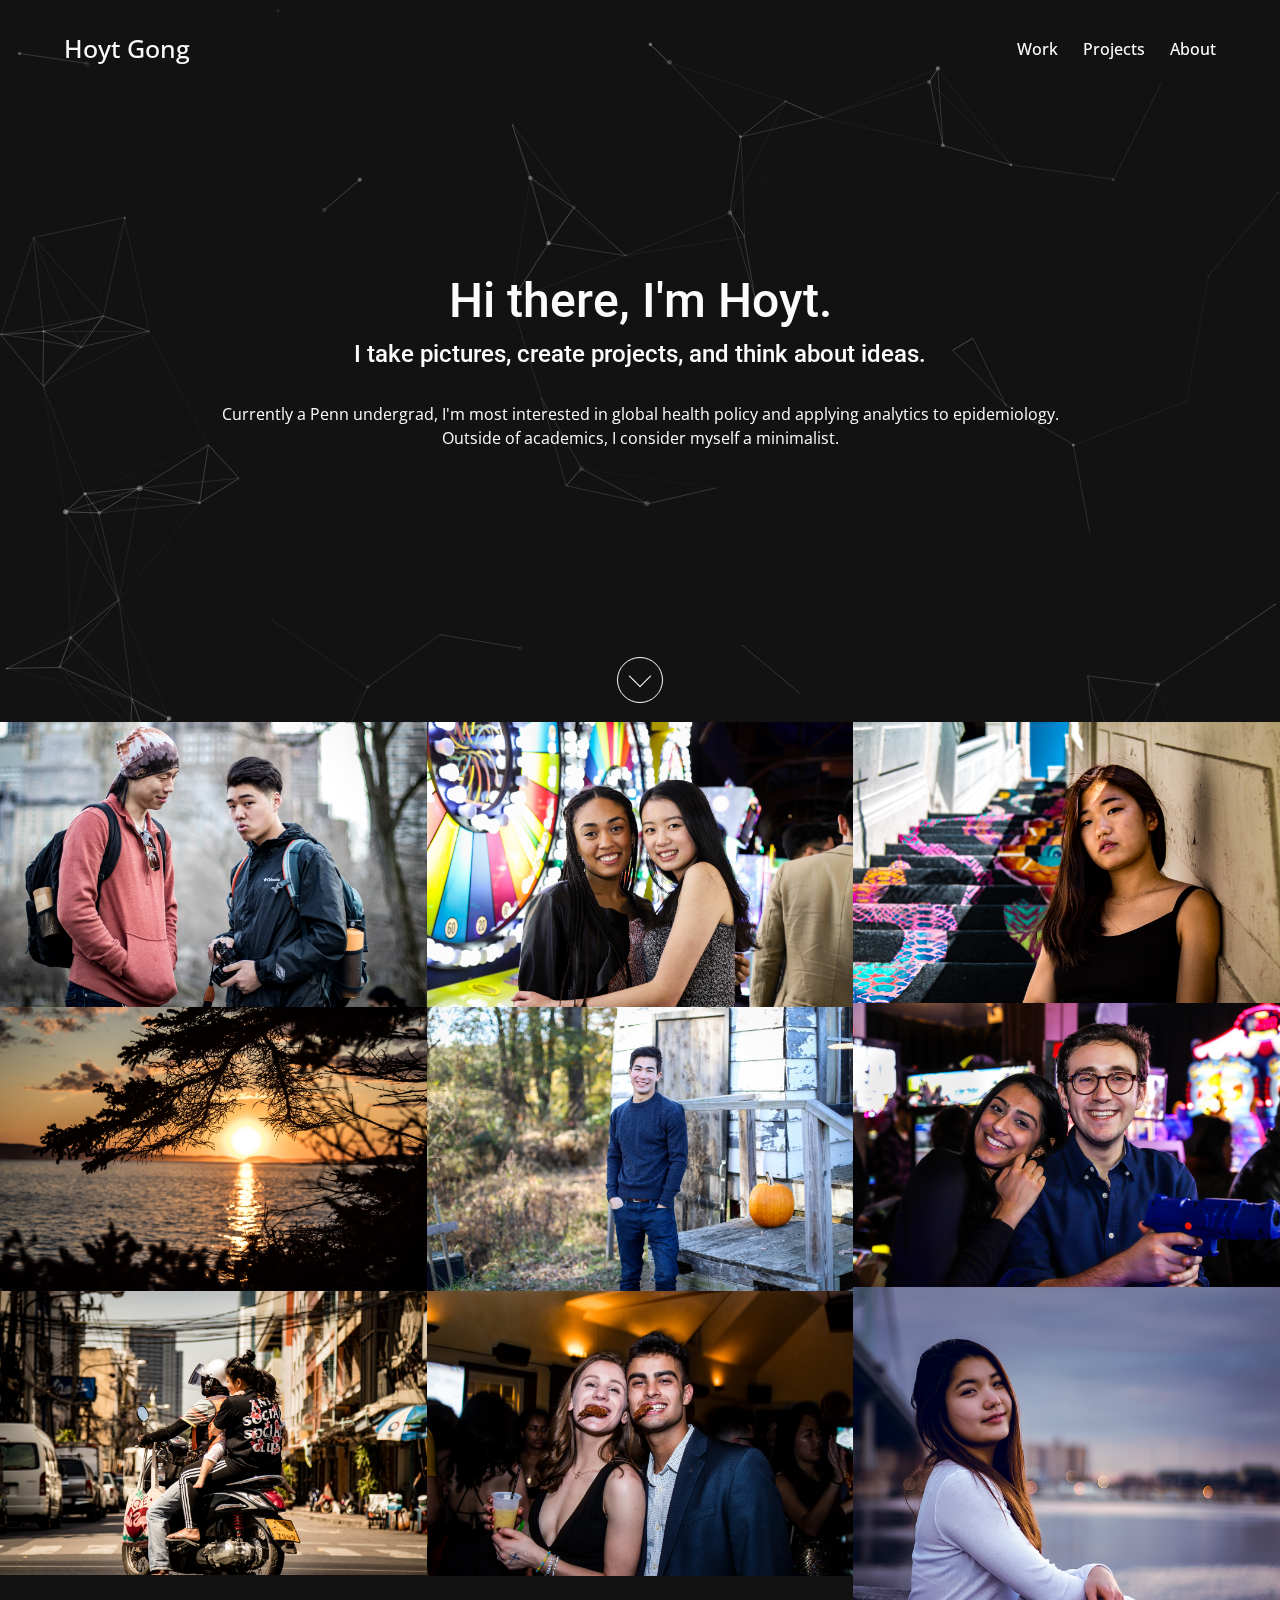
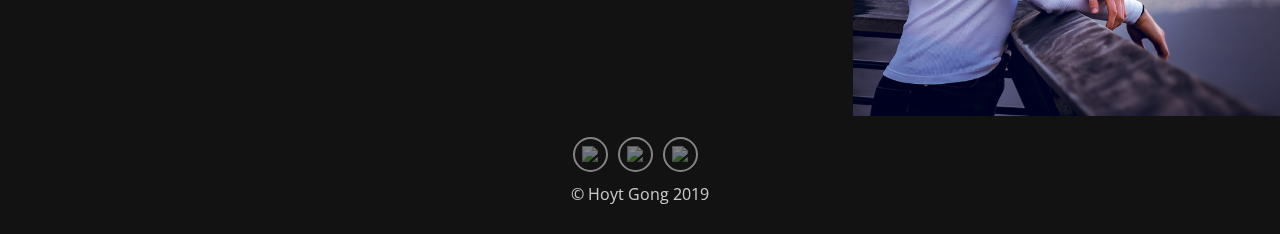
==== index.html @ a8b2b88c "first upload" ====
<!DOCTYPE html>
<html>

<head>
	
	<meta charset="utf-8">
  <meta http-equiv="X-UA-Compatible" content="IE=edge">
  <meta name="viewport" content="width=device-width", initial-scale=1.0>

  <title>Hoyt Gong</title>

  <link rel="stylesheet" href="https://stackpath.bootstrapcdn.com/bootstrap/4.3.1/css/bootstrap.min.css" integrity="sha384-ggOyR0iXCbMQv3Xipma34MD+dH/1fQ784/j6cY/iJTQUOhcWr7x9JvoRxT2MZw1T" crossorigin="anonymous">
  <link href="css/main.css" rel="stylesheet">
  
  <link rel="shortcut icon" type="image/png" href="Images/favicon.png">
</head>

<body>

	<!--NAVIGATION BAR-->
	<div class='navbar-container'>
      <div class='menu'>
        <div class='logo'><a href='index.html'>Hoyt Gong</a></div>
        <div class='links'>
          <div class='work'><a href='index.html'>Work</a></div>
          <div class='projects'><a href='projects.html'>Projects</a></div>
          <div class='about'><a href='about.html'>About</a></div>
        </div>
      </div>
    </div>
<div id="particles-js"></div>
    <!--TITLE SCREEN-->
    <div class='container'>
      

      <h2>Hi there, I'm Hoyt.</h2>
      <h5>I take pictures, create projects, and think about ideas.</h5> 

      <p>Currently a Penn undergrad, I'm most interested in global health policy and applying analytics to epidemiology.<br>
        Outside of academics, I consider myself a<span id="retype">  minimalist.</span></p>

      <div class='scroll'><a href="#masonry"><span></span></a></div>

    </div>

    <!--PHOTOGRAPHY-->
    <div id="masonry">
      <img src="Images/photos/central_park.jpg" alt="" />
      <img src="Images/photos/maine_sunset.jpg" alt="" />
      <img src="Images/photos/bangkok_assc.jpg" alt="" />
      <img src="Images/photos/db_1.jpg" alt="" />
      <img src="Images/photos/dan_linvilla.jpg" alt="" />
      <img src="Images/photos/ot_formal.jpg" alt="" />
      <img src="Images/photos/rowing.jpg" alt="" />
      <img src="Images/photos/fashion_dist.jpg" alt="" />
      <img src="Images/photos/db_2.jpg" alt="" />
      <img src="Images/photos/fishtown.jpg" alt="" />
      <img src="Images/photos/chelsea.jpg" alt="" />

    </div>

    <!--FOOTER ICONS-->
    <footer id=footer>
    	 <div class="social-icons social-icons-white">
          
          <a href="https://www.facebook.com/hoyt.gong" target="_blank"><img src="https://seedlogix.com/hubs/themes/clients/images/facebook-white.svg">Facebook</a>
          <a href="https://www.linkedin.com/in/hoytgong/" target="_blank"><img src="https://seedlogix.com/hubs/themes/clients/images/linkedin-white.svg">LinkedIn</a>
          <a href="mailto:hoytgong@wharton.upenn.edu" target="_blank"><img src="https://seedlogix.com/hubs/themes/clients/images/google-white.svg">Email</a>

       </div>


       <div>
        <p>&copy; Hoyt Gong 2019</p>
       </div>
    </footer>


    <script src="js/particles.js"></script>
    <script src="js/app.js"></script>
    <!-- <script src="js/main.js"></script> -->
    <script src="js/mousescroll.js"></script>
    <script>

        var retype = {
           
            retypePhrases: [
                'n optimist.',
                ' coffee enthusiast.',
                ' photo hobbyist.',
                ' minimalist.',
            ],
            index       : -1,
            elem        : document.getElementById('retype'),
            start       : function(){
                var _this = this;
                setTimeout( function(){
                    _this.deleteLetter();
                }, 1500 ); 
            },
            deleteRepeat: function(){
                this.deleteLetter();
            },
            deleteLetter: function(){
                var newWord = this.elem.innerHTML;
                if( newWord.length > 0 ){
                    newWord = newWord.substring(0, newWord.length - 1);
                    var _this = this;
                    setTimeout( function(){
                        _this.elem.innerHTML = newWord;
                        _this.deleteRepeat();
                    }, 40 );
                }else{
                    this.newLetter();
                }
            },
            newRepeat   : function(){
                this.newLetter();
            },
            newLetter   : function(){
                var newWord = this.elem.innerHTML;
                if( newWord.length === 0 ){
                    this.index++;
                    if( this.index >= this.retypePhrases.length ){
                        this.index = 0;
                    }
                }
                var newLetters = this.retypePhrases[ this.index ];
                if( newLetters.length > newWord.length ){
                    newLetters = newLetters.substring(0, ( newWord.length + 1 ) );
                    var _this = this;
                    var time = Math.round( Math.random() * 100 ) + 100;
                    setTimeout( function(){
                        _this.elem.innerHTML = newLetters;
                        _this.newLetter();
                    }, time );
                }else{
                    this.start();
                    
                }
            }
        };

        retype.start();
    </script>
    <!-- Bootstrap core JavaScript
    ================================================== -->
    <!-- Placed at the end of the document so the pages load faster -->
    <script src="https://ajax.googleapis.com/ajax/libs/jquery/1.12.4/jquery.min.js"></script>
    <script>window.jQuery || document.write('<script src="../../assets/js/vendor/jquery.min.js"><\/script>')</script>
    <script src="../../dist/js/bootstrap.min.js"></script>
</body>

</html>
---- css/main.css ----
@import url('https://fonts.googleapis.com/css?family=Open+Sans:100,300|Roboto');


* {
  margin: 0;
  padding: 0;
  box-sizing: border-box;
}

body {
background-color: #121212;
font-family: 'Open Sans', sans-serif;

}

h1, h2, h3, h4, h5, h6{
 color: #FCFAFA;
 font-family: 'Roboto', sans-serif;
}

p {
  color: #FCFAFA;
}


/*-------------------NAVIGATION BAR-------------------*/
.navbar-container {
  padding-top: 30px;
  padding-bottom: 12px;
  display: flex;
  justify-content: center;
  color: #FCFAFA;
}

.menu {
  width: 90%;
  display: flex;
  justify-content: space-between;
}

.logo a{
  font-size: 25px;
  text-decoration: none;
  color: inherit;
  font-weight: 500;
}

.links {
  display: flex;
  align-self: flex-end;
  margin-bottom: auto;
  margin-top: auto;
  font-weight: 500;
}

.work, .projects, .about{
  margin-left: 25px;
}

.work a, .projects a, .about a{
  text-decoration: none;
  color: inherit;
}

.work:hover, .projects:hover, .about:hover{
  opacity: 0.7;
}

/*-------------------TITLE SCREEN-------------------*/
.container{
  padding-top: 15%;
  padding-bottom: 20%;
  text-align: center;
  position: relative;
  margin: auto;

}

.container h2 {
  margin-bottom: 1%;
  font-size: 300%;
}

.container h5 {
  margin-bottom: 3%;
  font-size: 150%;
}

/* ---- Scroll Button ---- */

.container a {
  padding-top: 60px;
}

.container a span {
  position: absolute;
  bottom: 3%;
  left: 50%;
  width: 46px;
  height: 46px;
  margin-left: -23px;
  border: 1px solid #fff;
  border-radius: 100%;
  box-sizing: border-box;
}

.container a span::after {
  position: absolute;
  top: 50%;
  left: 50%;
  content: '';
  width: 16px;
  height: 16px;
  margin: -12px 0 0 -8px;
  border-left: 1px solid #fff;
  border-bottom: 1px solid #fff;
  -webkit-transform: rotate(-45deg);
  transform: rotate(-45deg);
  box-sizing: border-box;
}

/* ---- particles.js container ---- */

#particles-js{
  position: absolute;
  top: 0;
  left: 0;
  width: 100%;
  height: 100%;
  z-index: -99;
  /*background-image: url('');
  background-size: cover;
  background-position: 50% 50%;
  background-repeat: no-repeat;*/
}

/*-------------------PHOTOGRAPHY MASONRY-------------------*/

div#masonry {
  /* Prevent vertical gaps */
  line-height: 0;
   
  -webkit-column-count: 3;
  -webkit-column-gap:   0px;
  -moz-column-count:    3;
  -moz-column-gap:      0px;
  column-count:         3;
  column-gap:           0px;  
}

div#masonry img {
  /* Just in case there are inline attributes */
  width: 100% !important;
  height: auto !important;
}

div#masonry img {  
  /*width: 33.3%;*/
  transition: .8s opacity;
} 

div#masonry:hover img { opacity: 0.3; }
div#masonry:hover img:hover { opacity: 1; } 


@media screen and (max-width: 800px) {
  div#masonry {
  -moz-column-count:    2;
  -webkit-column-count: 2;
  column-count:         2;
  }
}
@media screen and (max-width: 400px) {
  div#masonry {
  -moz-column-count:    1;
  -webkit-column-count: 1;
  column-count:         1;
  }
}



/*-------------------FOOTER-------------------*/

#footer {
    padding-top: .5%;
    padding-bottom: 1%;
    opacity: 80%;
}

#footer p {
  text-align: center;
}

/* ---- Social Media ---- */
.social-icons {
    display: flex;
    flex-wrap: wrap;
    margin-top: 1%;
    /*margin-bottom: 1%;*/
    justify-content:center; 
    
}

.social-icons a {
    border: solid 2px #000;
    height: 35px;
    width: 35px;
    text-align: center;
    display: grid;
    border-radius: 50px;
    margin-right: 10px;
    margin-bottom: 10px;
    opacity: 0.4;
    transition: all ease 0.3s;
    font-size: 0;
    grid-template-columns: 100%;
    grid-template-rows: 100% 0;
    justify-content: center;
}

.social-icons.social-icons-white a {
    opacity: 0.6;
    border-color: #fff;

}

.social-icons a:hover {
    opacity: 1 !important;
}

.social-icons a img {
    max-height: 17px;
    align-self:center;
    display:block;
    margin:auto;

}





/*----------------------------------------------*/
/*-------------------PROJECTS-------------------*/
/*----------------------------------------------*/

.PARALLAX {
    padding: 40vh 0;
    background-image: linear-gradient(rgba(0,0,0,0.6), rgba(0,0,0.5,0.9)), url("../Images/projects/maine_things.jpg") ;
    
    /* Create the parallax scrolling effect */
    background-attachment: fixed !important;
    background-position: center !important;
    background-repeat: no-repeat;
    background-size: cover;
}








/*----------------------------------------------*/
/*-------------------ABOUT ME-------------------*/
/*----------------------------------------------*/
/*.content-container{
  margin: 30px 45px 50px 45px;
  display: block;
  justify-content: center;
}*/

.about-page {
  padding-top: 60px;
  padding-bottom: 80px;
  display: flex;
  flex-direction: row;
  width: 70%;
  margin: auto;
}

.about-page img{
  display: flex;
  flex-direction: row;
  width: 350px;
  align-self: flex-start;
}

.about-post-text {
  display: inline-block;
  float: left;
  margin-left: 50px;
  width: 100%;
}

.column, .about-column{ 
  width: 32%;
  margin: 5px 5px 30px 5px;
  position: relative;
  display: flex;
  flex-wrap: wrap;
}
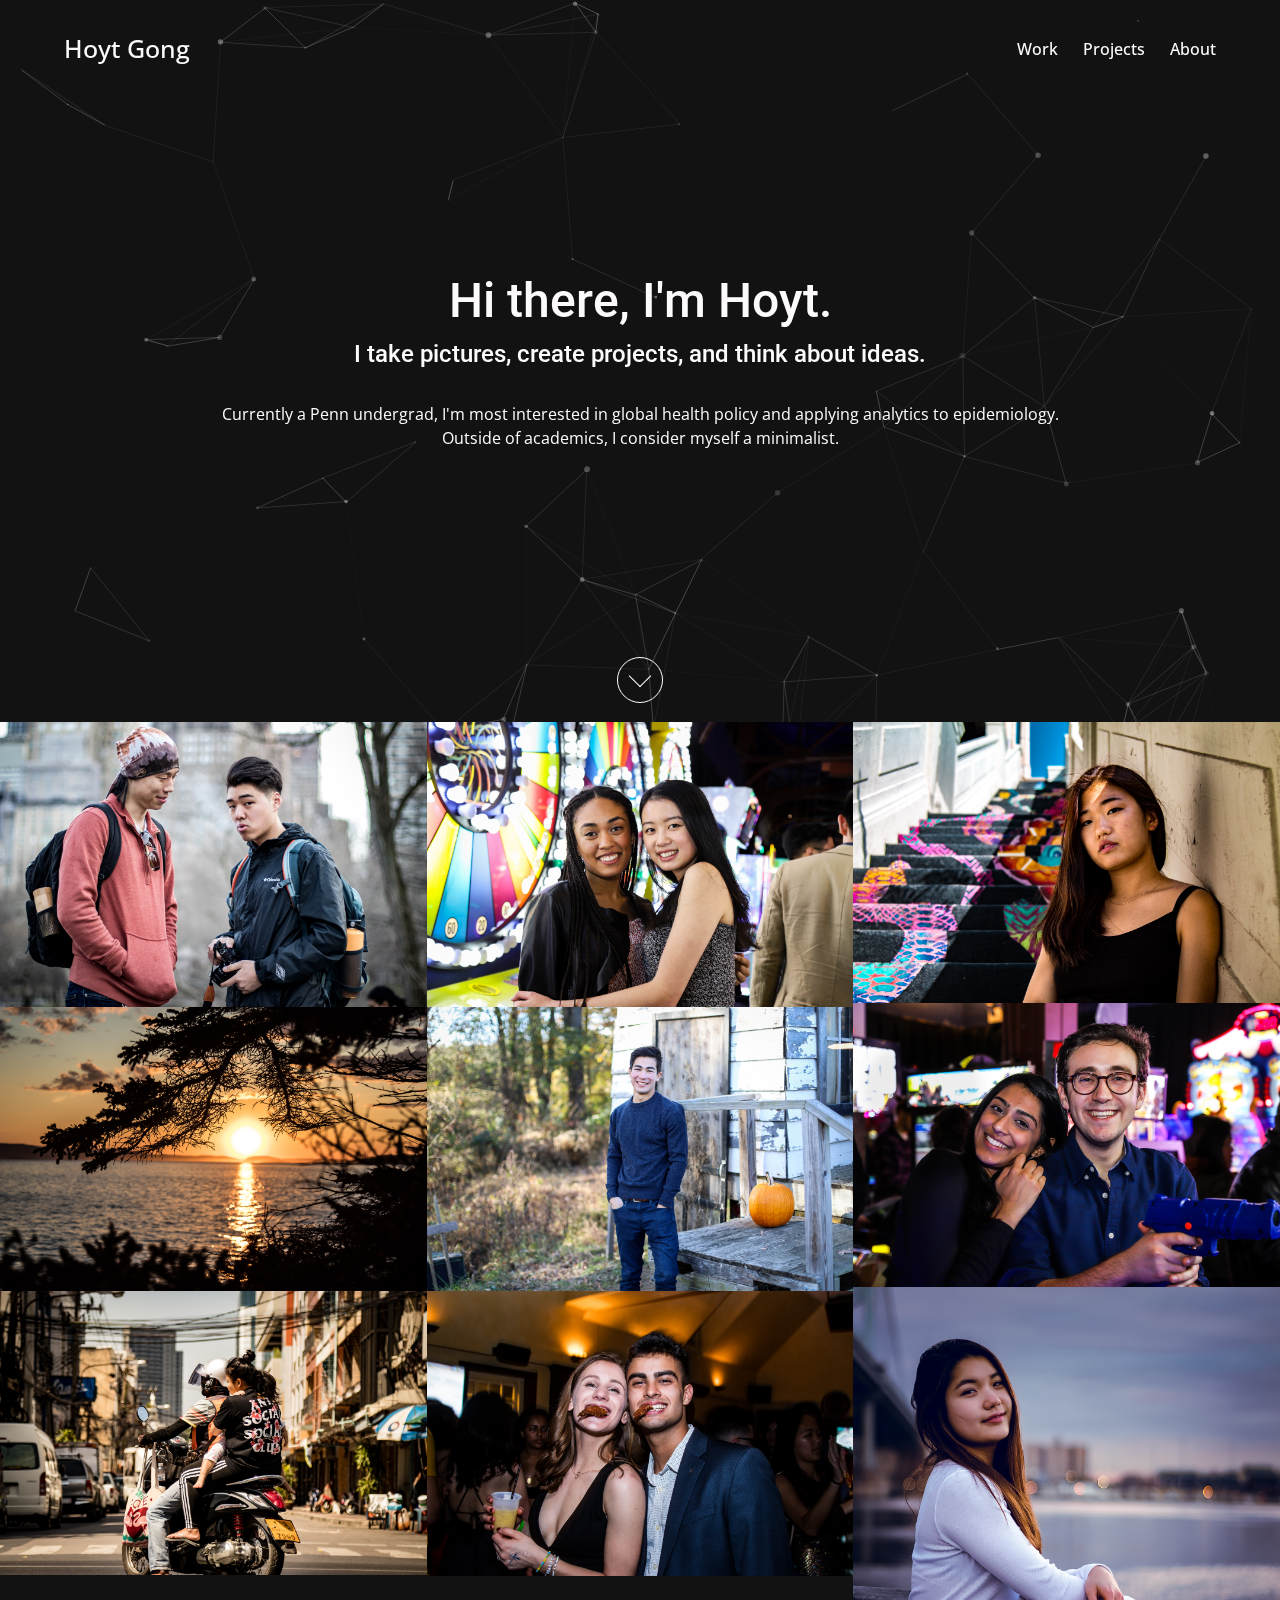
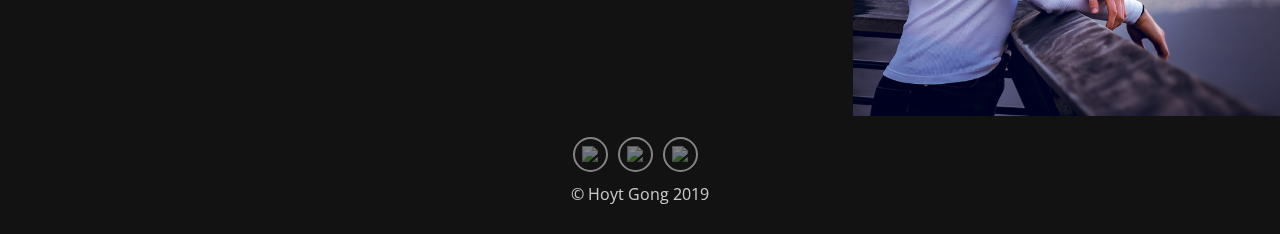
==== commit 8ad9e31b: "update js" ====
--- a/index.html
+++ b/index.html
@@ -148,7 +148,7 @@
     <!-- Placed at the end of the document so the pages load faster -->
     <script src="https://ajax.googleapis.com/ajax/libs/jquery/1.12.4/jquery.min.js"></script>
     <script>window.jQuery || document.write('<script src="../../assets/js/vendor/jquery.min.js"><\/script>')</script>
-    <script src="../../dist/js/bootstrap.min.js"></script>
+    
 </body>
 
 </html>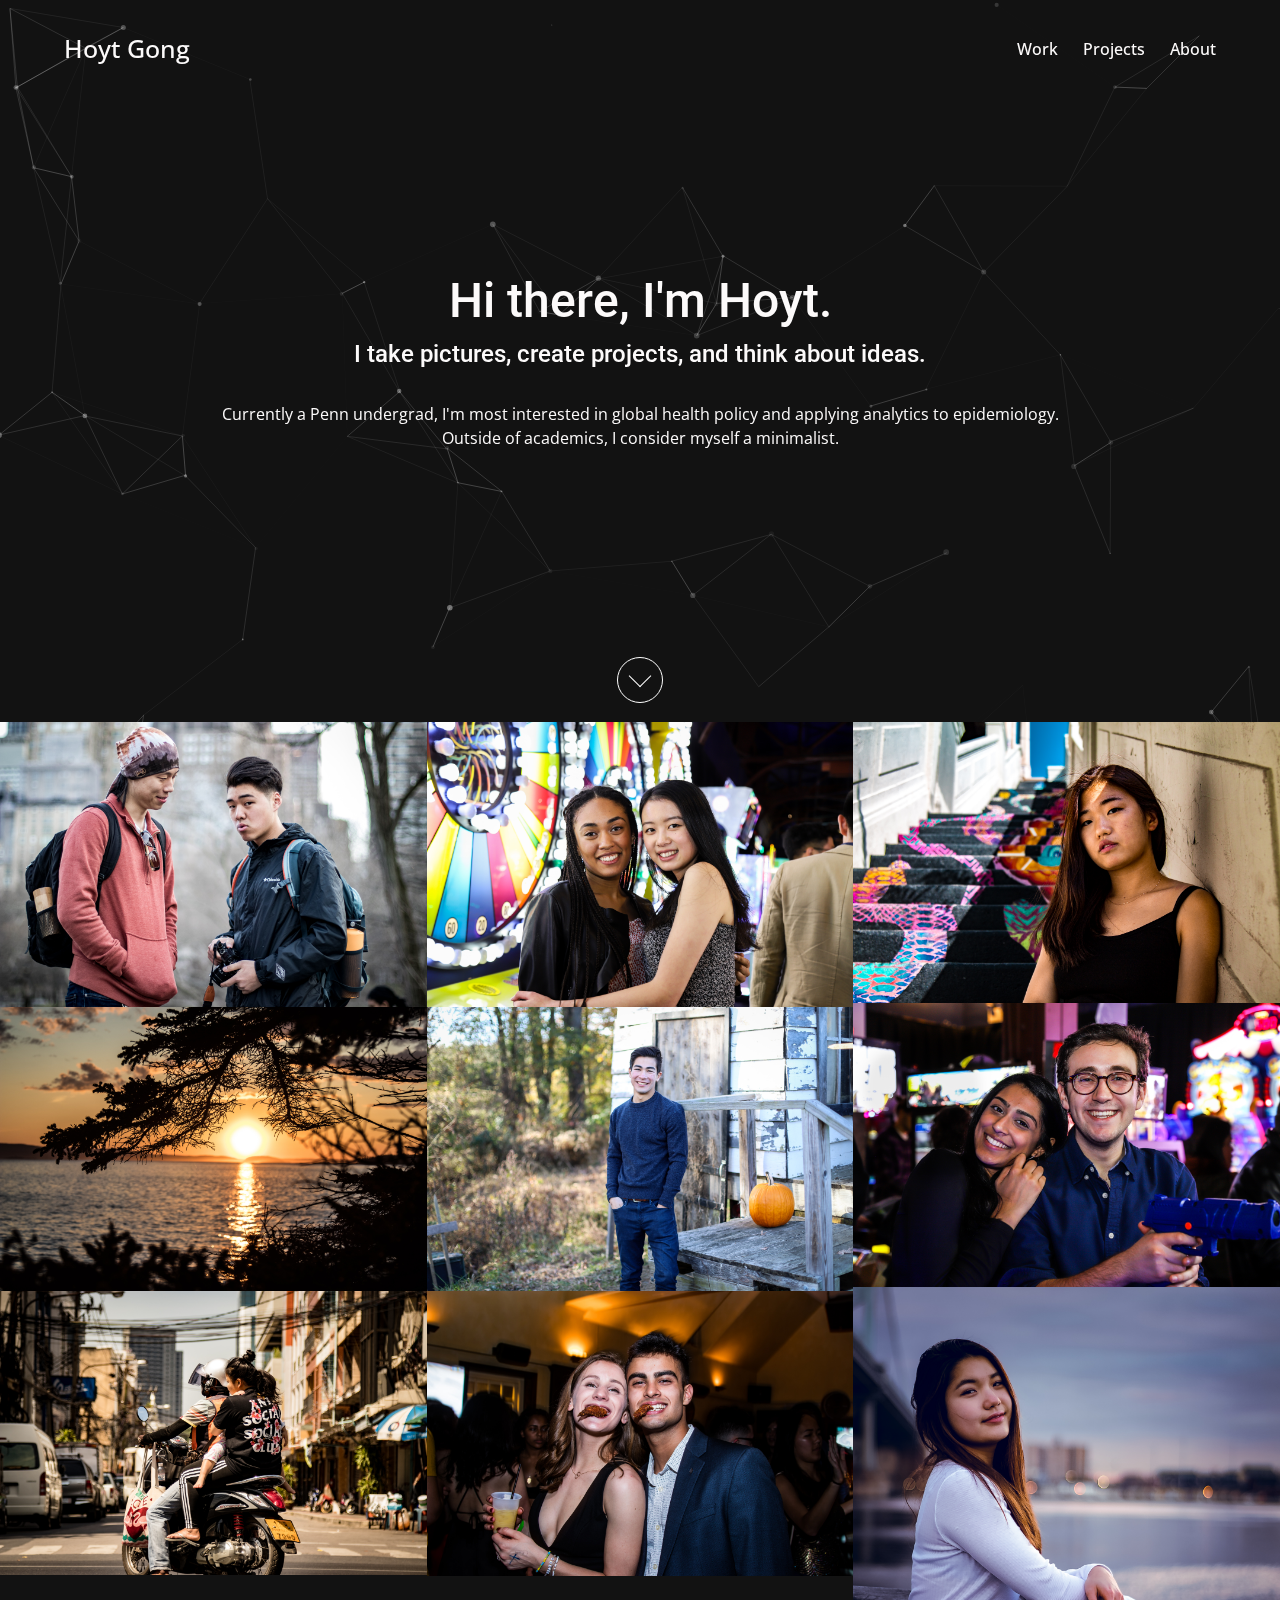
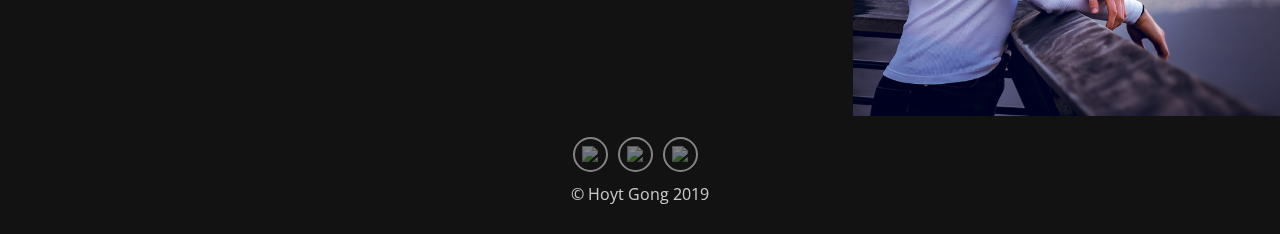
==== commit 9b1a679d: "add scroll" ====
--- a/index.html
+++ b/index.html
@@ -39,7 +39,7 @@
       <p>Currently a Penn undergrad, I'm most interested in global health policy and applying analytics to epidemiology.<br>
         Outside of academics, I consider myself a<span id="retype">  minimalist.</span></p>
 
-      <div class='scroll'><a href="#masonry"><span></span></a></div>
+      <div><a href="#masonry"><span></span></a></div>
 
     </div>
 
@@ -79,7 +79,6 @@
     <script src="js/particles.js"></script>
     <script src="js/app.js"></script>
     <!-- <script src="js/main.js"></script> -->
-    <script src="js/mousescroll.js"></script>
     <script>
 
         var retype = {
--- a/css/main.css
+++ b/css/main.css
@@ -90,6 +90,10 @@
 
 .container a {
   padding-top: 60px;
+}
+
+html {
+  scroll-behavior: smooth;
 }
 
 .container a span {
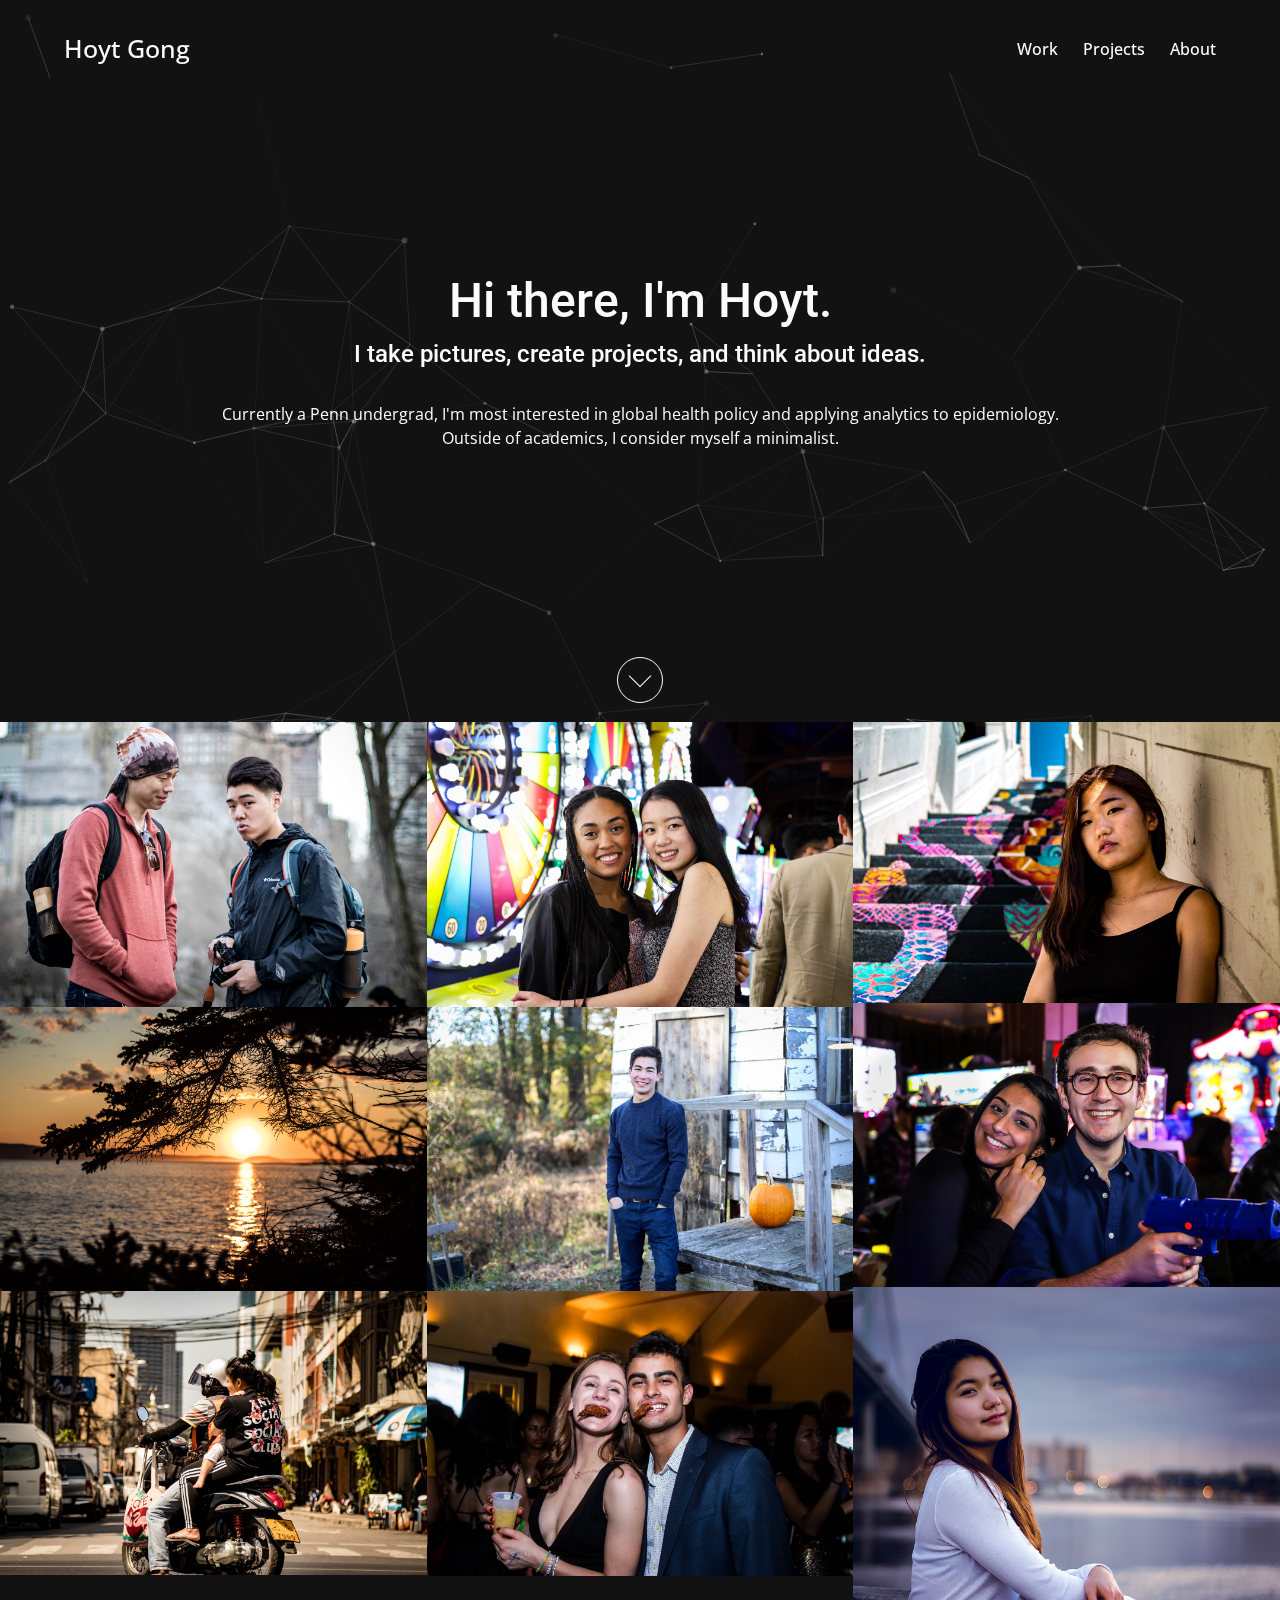
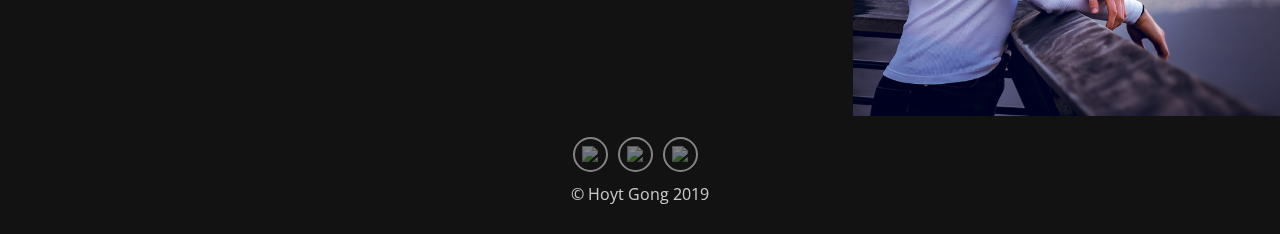
==== commit bafecf57: "safari support" ====
--- a/index.html
+++ b/index.html
@@ -79,6 +79,33 @@
     <script src="js/particles.js"></script>
     <script src="js/app.js"></script>
     <!-- <script src="js/main.js"></script> -->
+    <script src="https://ajax.googleapis.com/ajax/libs/jquery/3.3.1/jquery.min.js"></script>
+    <script>
+    $(document).ready(function(){
+      // Add smooth scrolling to all links
+      $("a").on('click', function(event) {
+
+        // Make sure this.hash has a value before overriding default behavior
+        if (this.hash !== "") {
+          // Prevent default anchor click behavior
+          event.preventDefault();
+
+          // Store hash
+          var hash = this.hash;
+
+          // Using jQuery's animate() method to add smooth page scroll
+          // The optional number (800) specifies the number of milliseconds it takes to scroll to the specified area
+          $('html, body').animate({
+            scrollTop: $(hash).offset().top
+          }, 800, function(){
+
+            // Add hash (#) to URL when done scrolling (default click behavior)
+            window.location.hash = hash;
+          });
+        } // End if
+      });
+    });
+    </script>
     <script>
 
         var retype = {
--- a/css/main.css
+++ b/css/main.css
@@ -92,9 +92,9 @@
   padding-top: 60px;
 }
 
-html {
+/*html {
   scroll-behavior: smooth;
-}
+}*/
 
 .container a span {
   position: absolute;
@@ -270,15 +270,10 @@
 /*----------------------------------------------*/
 /*-------------------ABOUT ME-------------------*/
 /*----------------------------------------------*/
-/*.content-container{
-  margin: 30px 45px 50px 45px;
-  display: block;
-  justify-content: center;
-}*/
 
 .about-page {
   padding-top: 60px;
-  padding-bottom: 80px;
+  padding-bottom: 10px;
   display: flex;
   flex-direction: row;
   width: 70%;
@@ -307,8 +302,29 @@
   flex-wrap: wrap;
 }
 
-
-
-
-
-
+@media screen and (max-width: 768px) {
+  .about-page{
+    /*flex: 100%;*/
+    width: 100%;
+    flex-wrap: wrap;
+
+  }
+
+  .about-page img{
+    /*float: center !important;*/
+    margin-top: -6vh;
+    margin-bottom: 3%;
+    margin-left: auto;
+    margin-right: auto;
+  }
+
+  .about-post-text {
+    margin-left: 6vw;
+    margin-right: 4vw;
+}
+
+
+
+
+
+
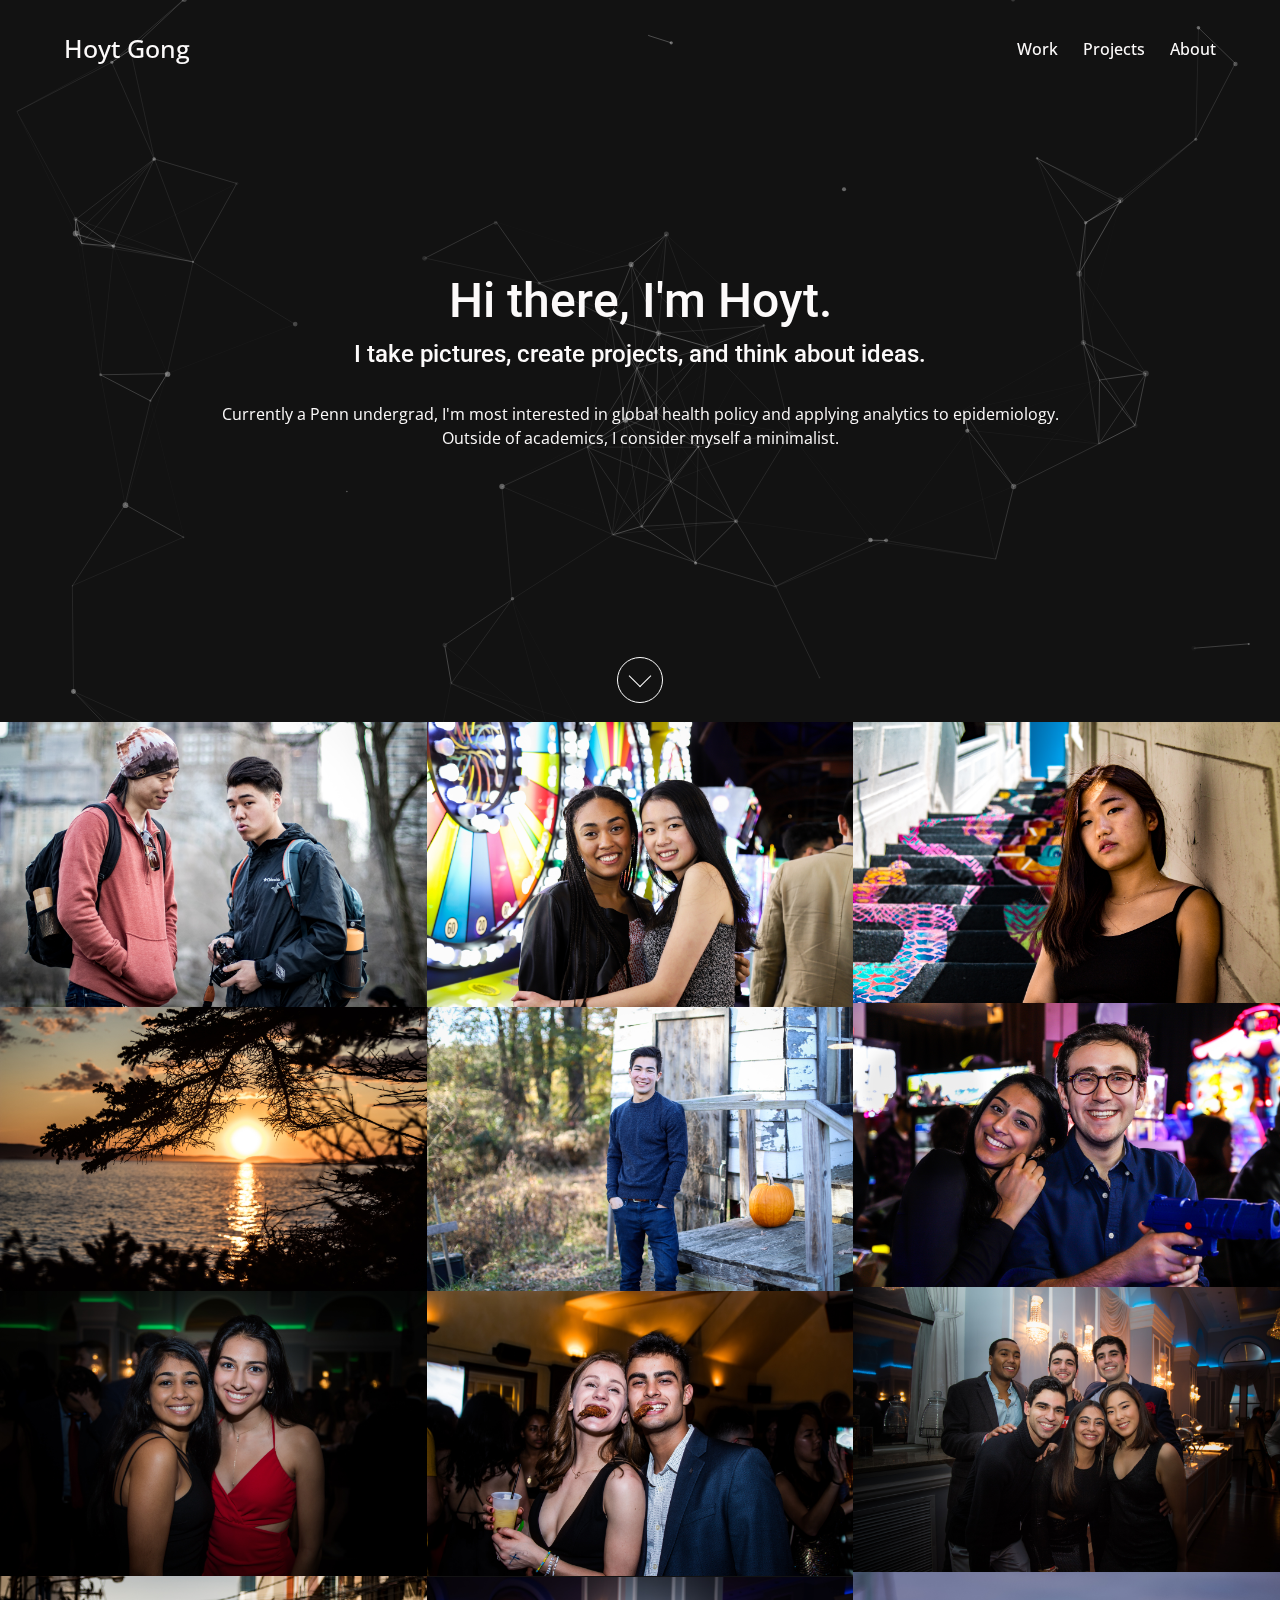
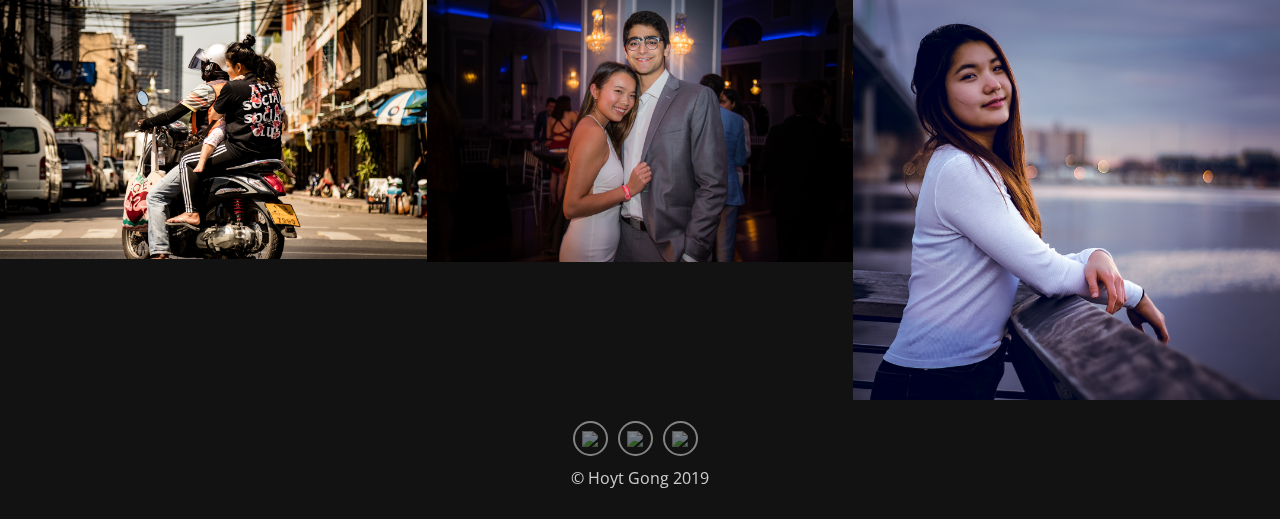
==== commit 62140101: "add photos" ====
--- a/index.html
+++ b/index.html
@@ -47,13 +47,16 @@
     <div id="masonry">
       <img src="Images/photos/central_park.jpg" alt="" />
       <img src="Images/photos/maine_sunset.jpg" alt="" />
+      <img src="Images/photos/ab_2.jpg" alt="" />
       <img src="Images/photos/bangkok_assc.jpg" alt="" />
       <img src="Images/photos/db_1.jpg" alt="" />
       <img src="Images/photos/dan_linvilla.jpg" alt="" />
       <img src="Images/photos/ot_formal.jpg" alt="" />
       <img src="Images/photos/rowing.jpg" alt="" />
+      <img src="Images/photos/ab_1.jpg" alt="" />
       <img src="Images/photos/fashion_dist.jpg" alt="" />
       <img src="Images/photos/db_2.jpg" alt="" />
+      <img src="Images/photos/ab_3.jpg" alt="" />
       <img src="Images/photos/fishtown.jpg" alt="" />
       <img src="Images/photos/chelsea.jpg" alt="" />
 
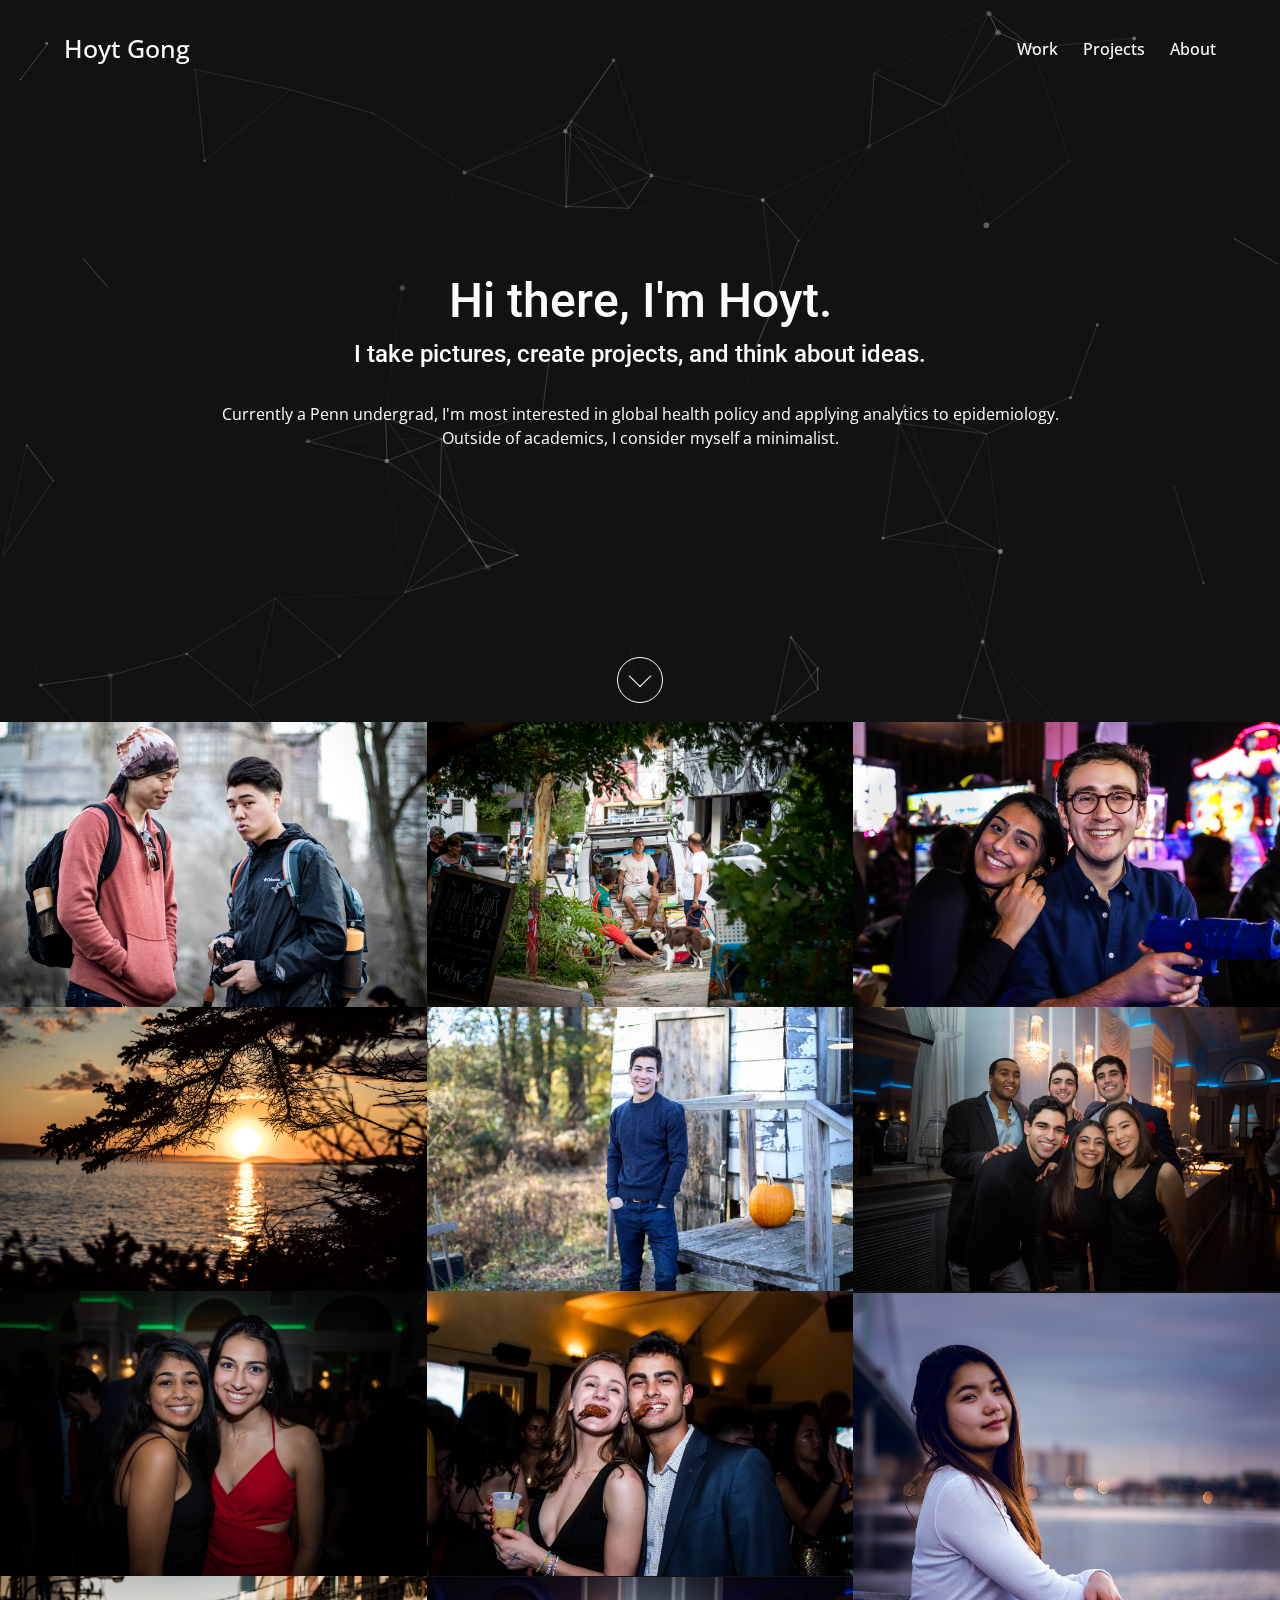
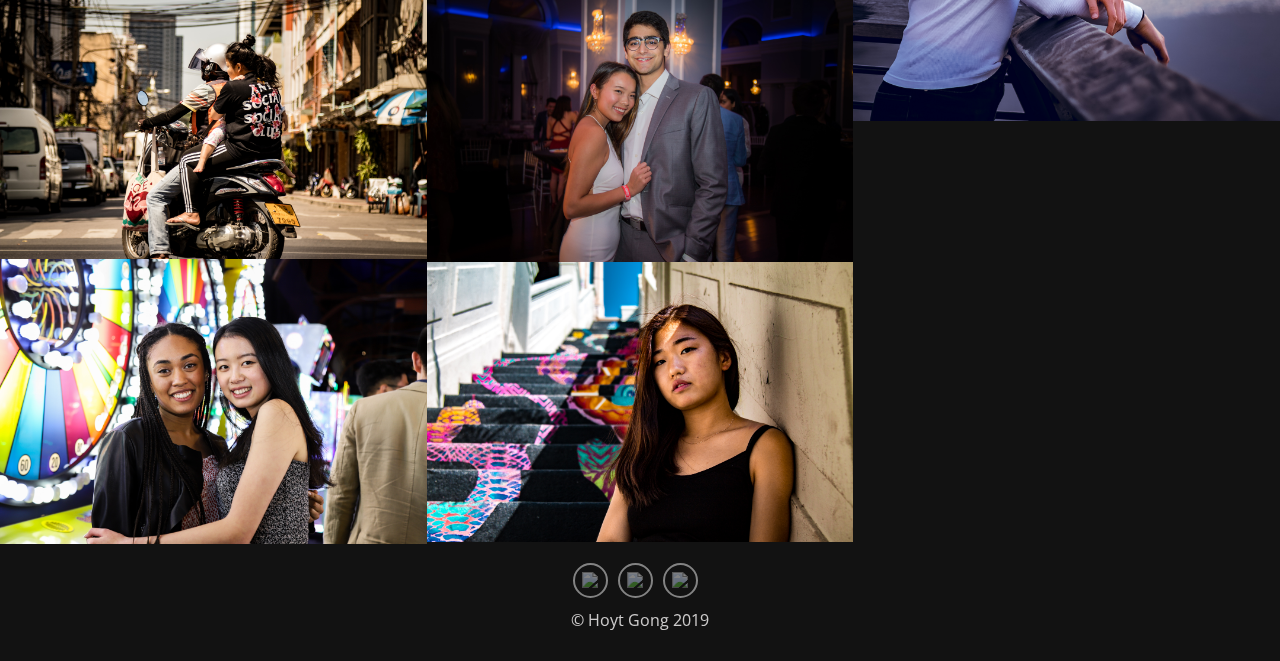
==== commit a33c01de: "add sao paulo images" ====
--- a/index.html
+++ b/index.html
@@ -50,6 +50,7 @@
       <img src="Images/photos/ab_2.jpg" alt="" />
       <img src="Images/photos/bangkok_assc.jpg" alt="" />
       <img src="Images/photos/db_1.jpg" alt="" />
+      <img src="Images/photos/sp_1.jpg" alt="" />
       <img src="Images/photos/dan_linvilla.jpg" alt="" />
       <img src="Images/photos/ot_formal.jpg" alt="" />
       <img src="Images/photos/rowing.jpg" alt="" />
@@ -57,6 +58,7 @@
       <img src="Images/photos/fashion_dist.jpg" alt="" />
       <img src="Images/photos/db_2.jpg" alt="" />
       <img src="Images/photos/ab_3.jpg" alt="" />
+      <img src="Images/photos/sp_2.jpg" alt="" />
       <img src="Images/photos/fishtown.jpg" alt="" />
       <img src="Images/photos/chelsea.jpg" alt="" />
 
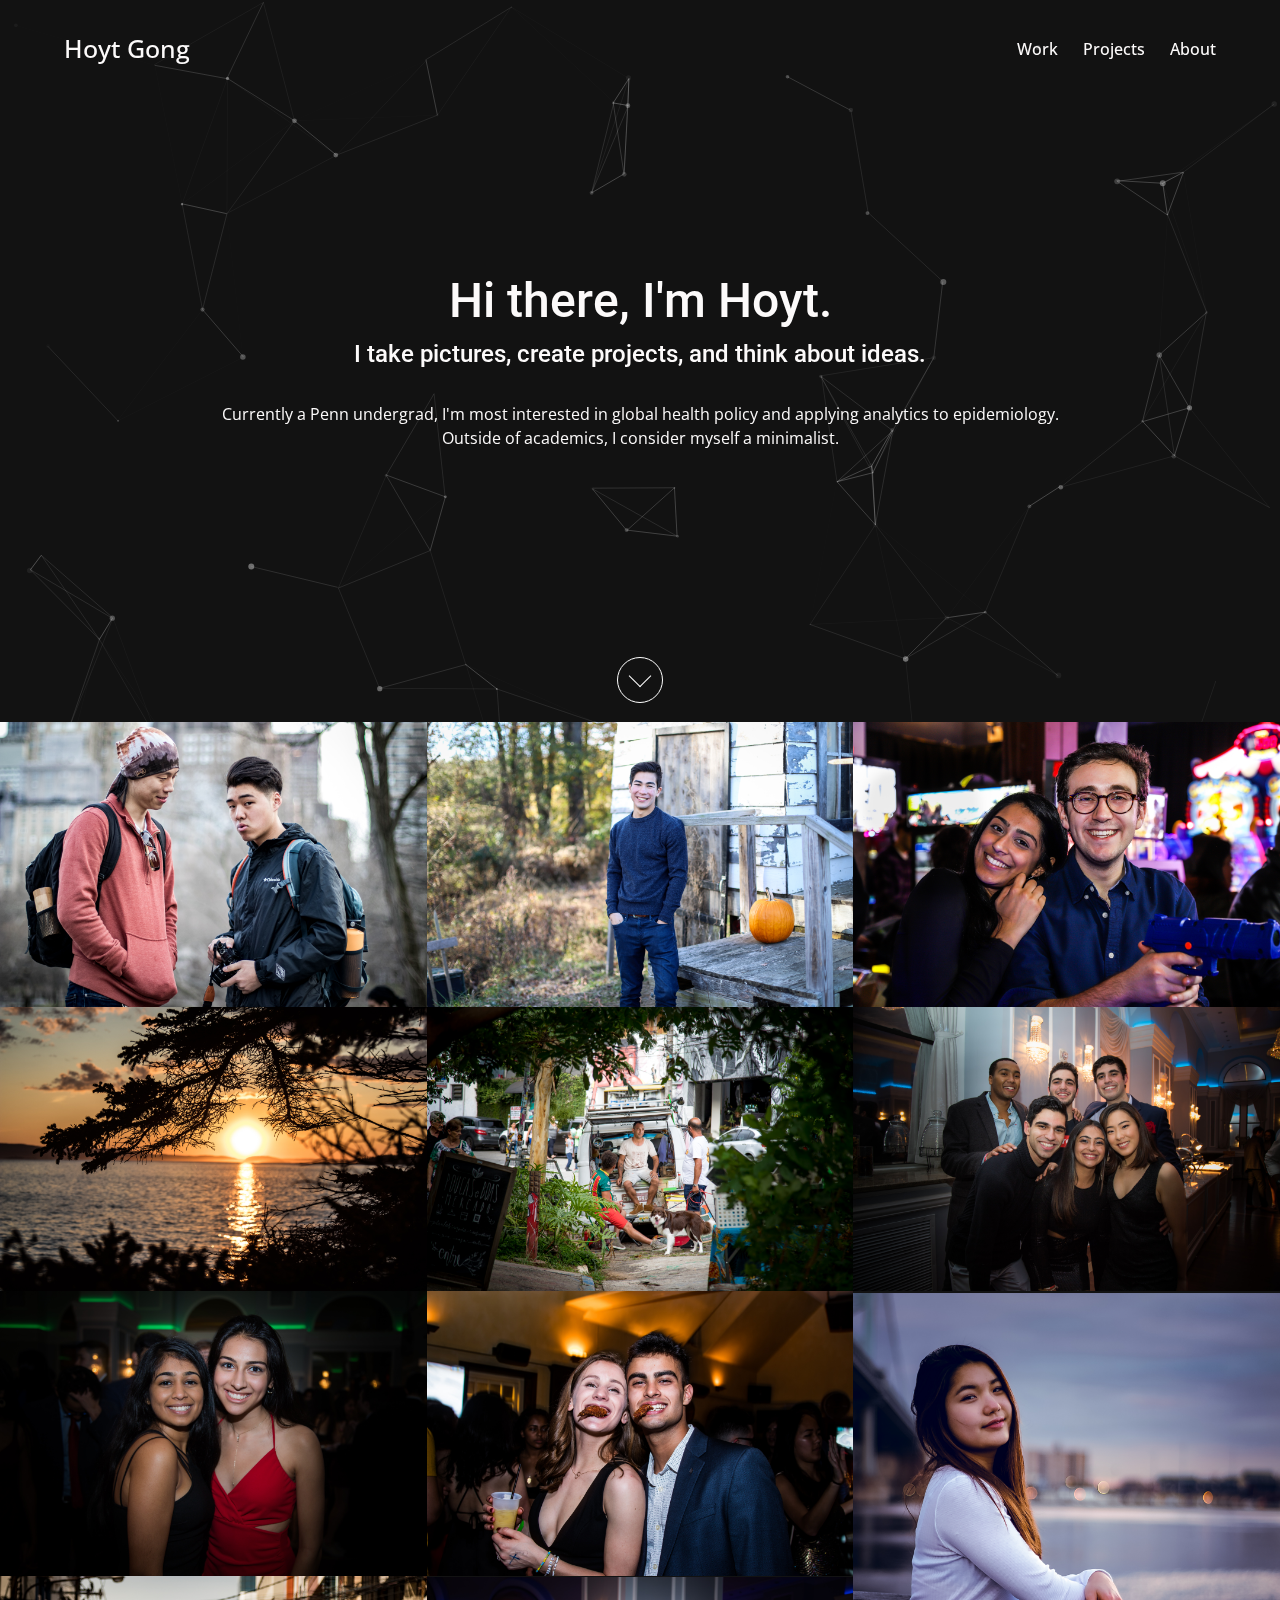
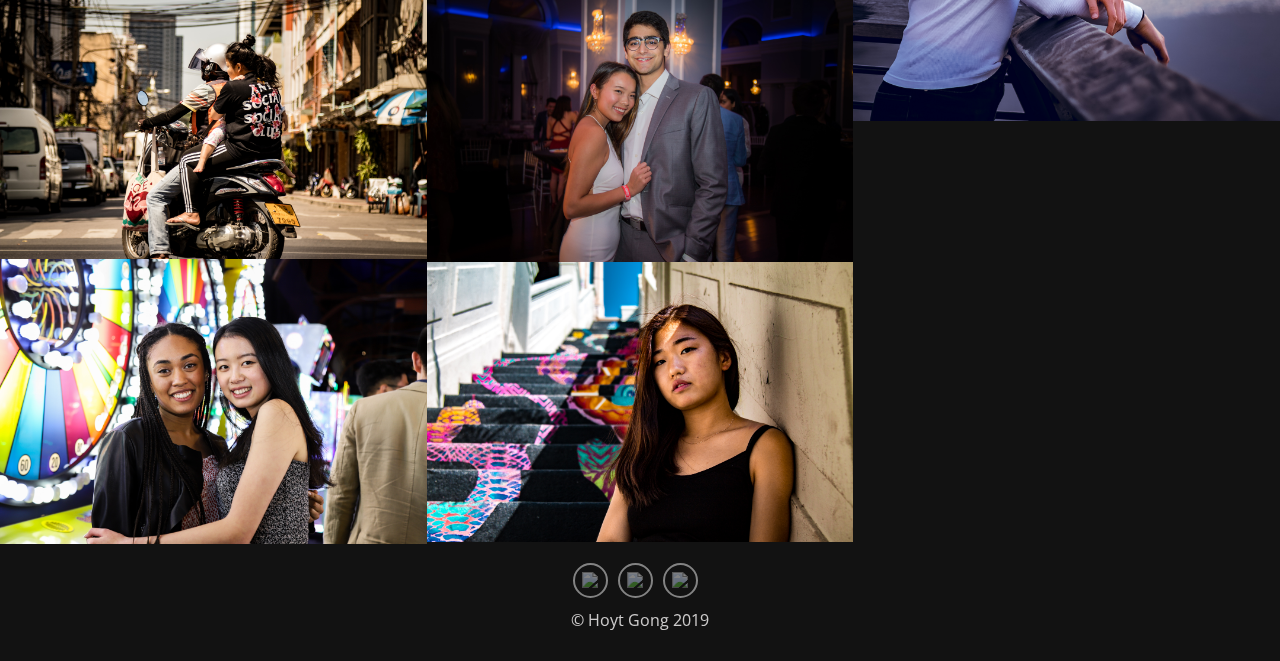
==== commit 51a06adf: "move photo" ====
--- a/index.html
+++ b/index.html
@@ -50,8 +50,8 @@
       <img src="Images/photos/ab_2.jpg" alt="" />
       <img src="Images/photos/bangkok_assc.jpg" alt="" />
       <img src="Images/photos/db_1.jpg" alt="" />
+      <img src="Images/photos/dan_linvilla.jpg" alt="" />
       <img src="Images/photos/sp_1.jpg" alt="" />
-      <img src="Images/photos/dan_linvilla.jpg" alt="" />
       <img src="Images/photos/ot_formal.jpg" alt="" />
       <img src="Images/photos/rowing.jpg" alt="" />
       <img src="Images/photos/ab_1.jpg" alt="" />
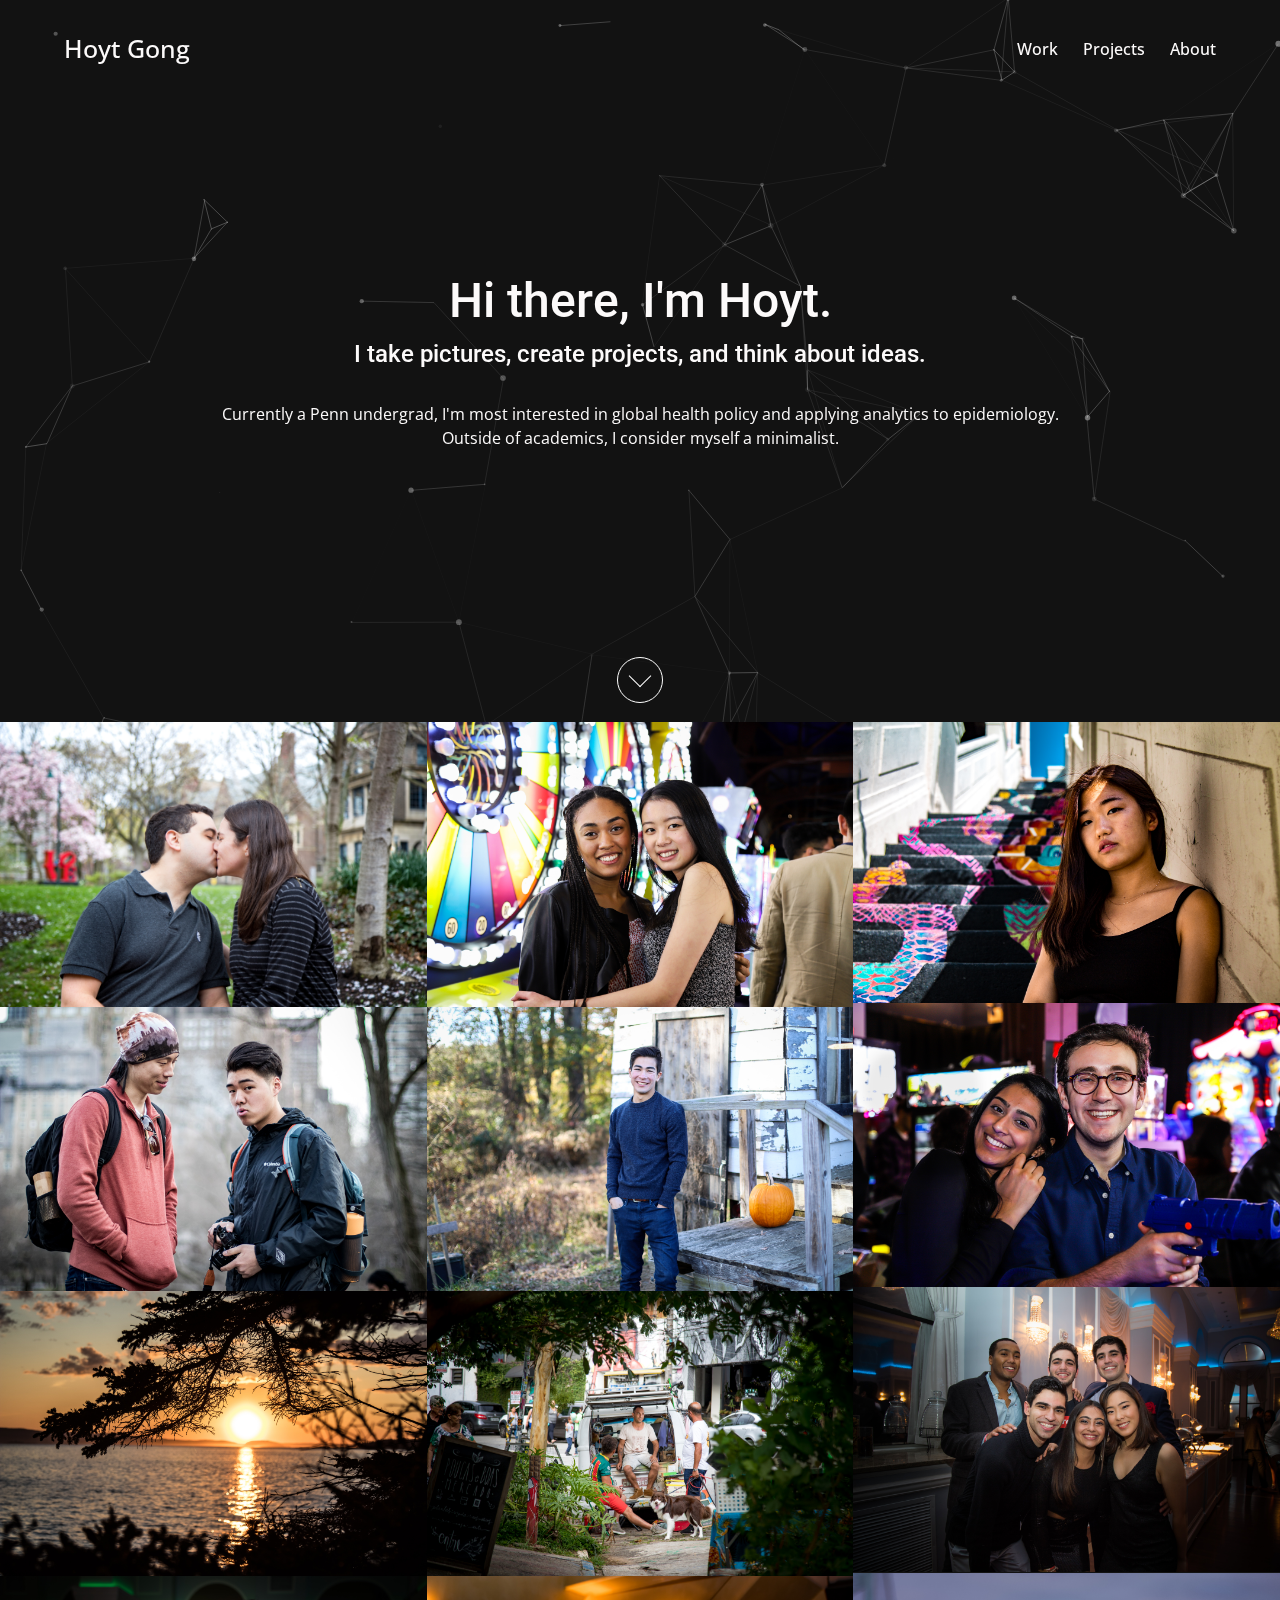
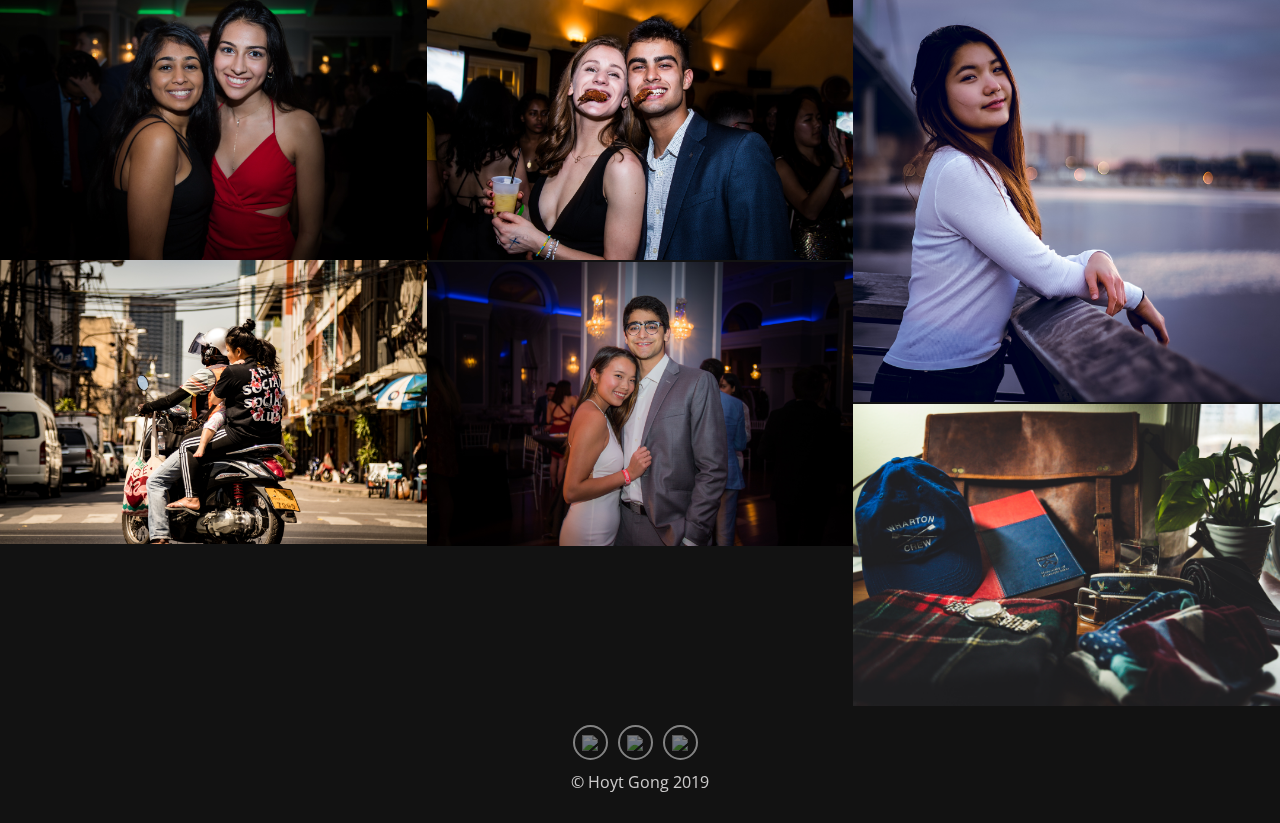
==== commit 177eeb2d: "pic update" ====
--- a/index.html
+++ b/index.html
@@ -45,6 +45,7 @@
 
     <!--PHOTOGRAPHY-->
     <div id="masonry">
+      <img src="Images/photos/engagement.jpg" alt="" />
       <img src="Images/photos/central_park.jpg" alt="" />
       <img src="Images/photos/maine_sunset.jpg" alt="" />
       <img src="Images/photos/ab_2.jpg" alt="" />
@@ -61,7 +62,8 @@
       <img src="Images/photos/sp_2.jpg" alt="" />
       <img src="Images/photos/fishtown.jpg" alt="" />
       <img src="Images/photos/chelsea.jpg" alt="" />
-
+      <img src="Images/photos/preppy.jpg" alt="" />
+      
     </div>
 
     <!--FOOTER ICONS-->
